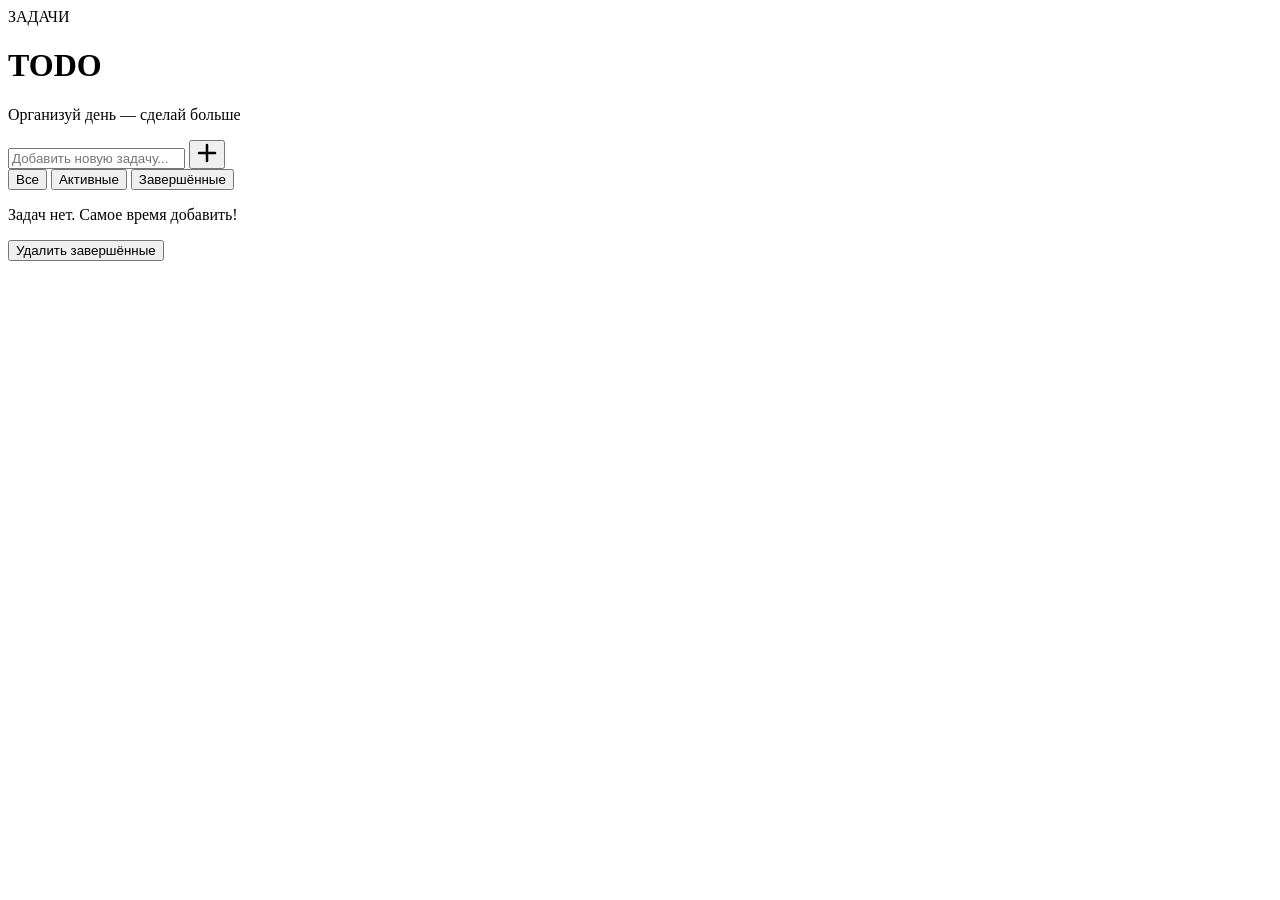
==== docs/index.html @ 321ea106 "Update: empty state, docs folder for GitHub Pages, gitignore" ====
<!DOCTYPE html>
<html lang="ru">
<head>
  <meta charset="UTF-8" />
  <meta name="viewport" content="width=device-width, initial-scale=1.0" />
  <title>TODO — Список задач</title>
  <link rel="stylesheet" href="css/style.css" />
  <link href="https://fonts.googleapis.com/css2?family=Playfair+Display:wght@400;700&family=DM+Sans:wght@300;400;500&display=swap" rel="stylesheet" />
</head>
<body>

  <div class="noise"></div>

  <main class="app">

    <header class="header">
      <div class="header__label">ЗАДАЧИ</div>
      <h1 class="header__title">TODO</h1>
      <p class="header__sub">Организуй день — сделай больше</p>
    </header>

    <section class="input-section">
      <div class="input-wrap">
        <input
          id="taskInput"
          class="task-input"
          type="text"
          placeholder="Добавить новую задачу..."
          autocomplete="off"
          maxlength="200"
        />
        <button id="addBtn" class="add-btn" aria-label="Добавить задачу">
          <svg width="20" height="20" viewBox="0 0 20 20" fill="none">
            <line x1="10" y1="2" x2="10" y2="18" stroke="currentColor" stroke-width="2.5" stroke-linecap="round"/>
            <line x1="2" y1="10" x2="18" y2="10" stroke="currentColor" stroke-width="2.5" stroke-linecap="round"/>
          </svg>
        </button>
      </div>
      <div id="errorMsg" class="error-msg" aria-live="polite"></div>
    </section>

    <nav class="filters">
      <button class="filter-btn active" data-filter="all">Все</button>
      <button class="filter-btn" data-filter="active">Активные</button>
      <button class="filter-btn" data-filter="done">Завершённые</button>
    </nav>

    <div class="tasks-container">
      <ul id="taskList" class="task-list"></ul>
      <div id="emptyState" class="empty-state hidden">
        <p>Задач нет. Самое время добавить!</p>
      </div>
    </div>

    <footer class="footer">
      <span id="countLabel" class="count-label"></span>
      <button id="clearDoneBtn" class="clear-btn hidden">Удалить завершённые</button>
    </footer>

  </main>

  <script src="js/script.js"></script>
</body>
</html>
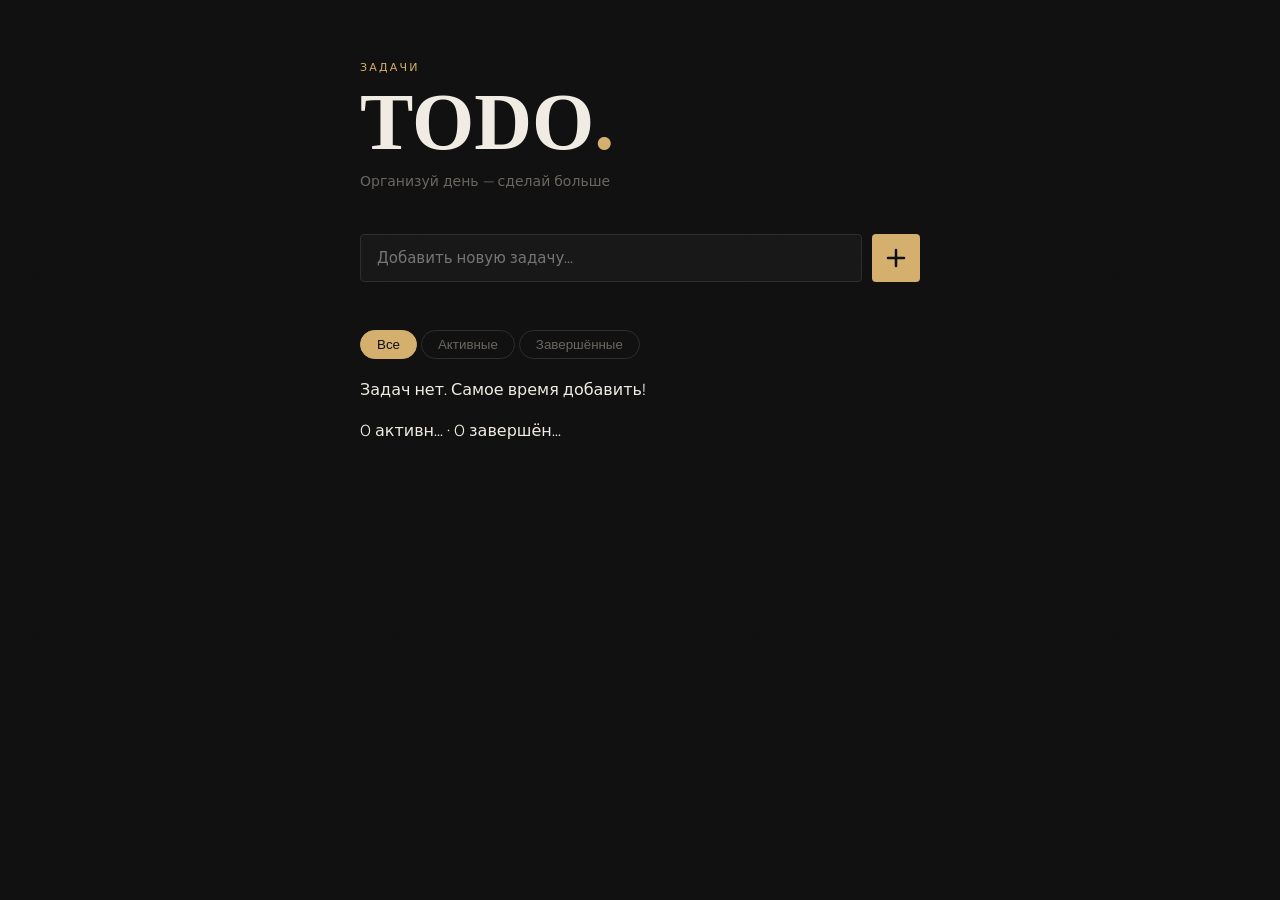
==== commit 5dfed87c: "Update: HTML file for Github Pages" ====
--- a/docs/index.html
+++ b/docs/index.html
@@ -4,15 +4,59 @@
   <meta charset="UTF-8" />
   <meta name="viewport" content="width=device-width, initial-scale=1.0" />
   <title>TODO — Список задач</title>
-  <link rel="stylesheet" href="css/style.css" />
   <link href="https://fonts.googleapis.com/css2?family=Playfair+Display:wght@400;700&family=DM+Sans:wght@300;400;500&display=swap" rel="stylesheet" />
+  <style>
+    /* === CSS СТИЛИ === */
+    *, *::before, *::after { box-sizing: border-box; margin: 0; padding: 0; }
+    :root {
+      --bg: #0f0f0f; --surface: #181818; --surface2: #222222; --border: #2e2e2e;
+      --accent: #d4af6e; --accent2: #e8c882; --text: #f0ece4; --muted: #6b6660;
+      --done-col: #3a3733; --red: #c0544a; --radius: 4px;
+      --ff-head: 'Playfair Display', Georgia, serif; --ff-body: 'DM Sans', system-ui, sans-serif;
+    }
+    html { scroll-behavior: smooth; }
+    body { background: var(--bg); color: var(--text); font-family: var(--ff-body); font-weight: 300; min-height: 100vh; display: flex; align-items: flex-start; justify-content: center; padding: 60px 20px 80px; overflow-x: hidden; }
+    .noise { pointer-events: none; position: fixed; inset: 0; z-index: 0; opacity: .03; background-image: url("data:image/svg+xml,%3Csvg viewBox='0 0 200 200' xmlns='http://www.w3.org/2000/svg'%3E%3Cfilter id='n'%3E%3CfeTurbulence type='fractalNoise' baseFrequency='.9' numOctaves='4' stitchTiles='stitch'/%3E%3C/filter%3E%3Crect width='100%25' height='100%25' filter='url(%23n)'/%3E%3C/svg%3E"); background-size: 180px 180px; }
+    .app { position: relative; z-index: 1; width: 100%; max-width: 560px; }
+    .header { margin-bottom: 44px; animation: fadeDown .5s ease both; }
+    .header__label { font-size: 11px; font-weight: 500; letter-spacing: .2em; color: var(--accent); margin-bottom: 8px; }
+    .header__title { font-family: var(--ff-head); font-size: clamp(52px, 12vw, 80px); font-weight: 700; line-height: 1; color: var(--text); }
+    .header__title::after { content: '.'; color: var(--accent); }
+    .header__sub { margin-top: 10px; font-size: 14px; color: var(--muted); }
+    .input-section { margin-bottom: 24px; animation: fadeDown .5s .1s ease both; }
+    .input-wrap { display: flex; gap: 10px; }
+    .task-input { flex: 1; background: var(--surface); border: 1px solid var(--border); border-radius: var(--radius); color: var(--text); font-family: var(--ff-body); font-size: 15px; padding: 13px 16px; outline: none; transition: border-color .2s; }
+    .task-input:focus { border-color: var(--accent); box-shadow: 0 0 0 3px rgba(212,175,110,.12); }
+    .add-btn { background: var(--accent); border: none; border-radius: var(--radius); color: var(--bg); cursor: pointer; width: 48px; height: 48px; display: flex; align-items: center; justify-content: center; transition: background .2s, transform .15s; }
+    .add-btn:hover { background: var(--accent2); transform: scale(1.05); }
+    .error-msg { font-size: 12px; color: var(--red); margin-top: 6px; min-height: 18px; opacity: 0; transition: opacity .2s; }
+    .error-msg.visible { opacity: 1; }
+    .filters { display: flex; gap: 4px; margin-bottom: 20px; }
+    .filter-btn { background: none; border: 1px solid var(--border); border-radius: 20px; color: var(--muted); cursor: pointer; padding: 6px 16px; transition: all .2s; }
+    .filter-btn.active { background: var(--accent); border-color: var(--accent); color: var(--bg); font-weight: 500; }
+    .task-list { list-style: none; display: flex; flex-direction: column; gap: 8px; }
+    .task-item { background: var(--surface); border: 1px solid var(--border); border-radius: var(--radius); display: flex; align-items: center; gap: 12px; padding: 14px 16px; transition: opacity .25s, transform .25s; animation: slideIn .25s ease both; }
+    .task-item.done { background: var(--done-col); opacity: .65; }
+    .task-item.removing { opacity: 0; transform: translateX(16px); }
+    .task-check { appearance: none; width: 20px; height: 20px; border: 2px solid var(--border); border-radius: 50%; cursor: pointer; position: relative; }
+    .task-check:checked { background: var(--accent); border-color: var(--accent); }
+    .task-check:checked::after { content: ''; position: absolute; top: 3px; left: 6px; width: 5px; height: 9px; border: 2px solid var(--bg); border-top: none; border-left: none; transform: rotate(45deg); }
+    .task-title { flex: 1; font-size: 15px; }
+    .task-item.done .task-title { text-decoration: line-through; color: var(--muted); }
+    .delete-btn { background: none; border: none; color: var(--muted); cursor: pointer; opacity: 0; }
+    .task-item:hover .delete-btn { opacity: 1; }
+    .hidden { display: none !important; }
+    .footer { margin-top: 20px; display: flex; align-items: center; justify-content: space-between; }
+    .clear-btn { background: none; border: 1px solid var(--border); color: var(--muted); cursor: pointer; padding: 6px 12px; }
+    @keyframes fadeDown { from { opacity: 0; transform: translateY(-12px); } to { opacity: 1; transform: translateY(0); } }
+    @keyframes slideIn { from { opacity: 0; transform: translateY(8px); } to { opacity: 1; transform: translateY(0); } }
+  </style>
 </head>
 <body>
 
   <div class="noise"></div>
 
   <main class="app">
-
     <header class="header">
       <div class="header__label">ЗАДАЧИ</div>
       <h1 class="header__title">TODO</h1>
@@ -21,19 +65,9 @@
 
     <section class="input-section">
       <div class="input-wrap">
-        <input
-          id="taskInput"
-          class="task-input"
-          type="text"
-          placeholder="Добавить новую задачу..."
-          autocomplete="off"
-          maxlength="200"
-        />
+        <input id="taskInput" class="task-input" type="text" placeholder="Добавить новую задачу..." autocomplete="off" maxlength="200" />
         <button id="addBtn" class="add-btn" aria-label="Добавить задачу">
-          <svg width="20" height="20" viewBox="0 0 20 20" fill="none">
-            <line x1="10" y1="2" x2="10" y2="18" stroke="currentColor" stroke-width="2.5" stroke-linecap="round"/>
-            <line x1="2" y1="10" x2="18" y2="10" stroke="currentColor" stroke-width="2.5" stroke-linecap="round"/>
-          </svg>
+          <svg width="20" height="20" viewBox="0 0 20 20" fill="none"><line x1="10" y1="2" x2="10" y2="18" stroke="currentColor" stroke-width="2.5" stroke-linecap="round"/><line x1="2" y1="10" x2="18" y2="10" stroke="currentColor" stroke-width="2.5" stroke-linecap="round"/></svg>
         </button>
       </div>
       <div id="errorMsg" class="error-msg" aria-live="polite"></div>
@@ -47,18 +81,78 @@
 
     <div class="tasks-container">
       <ul id="taskList" class="task-list"></ul>
-      <div id="emptyState" class="empty-state hidden">
-        <p>Задач нет. Самое время добавить!</p>
-      </div>
+      <div id="emptyState" class="empty-state hidden"><p>Задач нет. Самое время добавить!</p></div>
     </div>
 
     <footer class="footer">
       <span id="countLabel" class="count-label"></span>
       <button id="clearDoneBtn" class="clear-btn hidden">Удалить завершённые</button>
     </footer>
-
   </main>
 
-  <script src="js/script.js"></script>
+  <script>
+    /* === JAVASCRIPT === */
+    "use strict";
+    const STORAGE_KEY = "todo-tasks";
+    const taskInput = document.getElementById("taskInput"), addBtn = document.getElementById("addBtn"), taskList = document.getElementById("taskList"), emptyState = document.getElementById("emptyState"), countLabel = document.getElementById("countLabel"), clearDoneBtn = document.getElementById("clearDoneBtn"), errorMsg = document.getElementById("errorMsg"), filterBtns = document.querySelectorAll(".filter-btn");
+    let currentFilter = "all";
+
+    function getTasks() { try { const raw = localStorage.getItem(STORAGE_KEY); return raw ? JSON.parse(raw) : []; } catch { return []; } }
+    function setTasks(tasks) { localStorage.setItem(STORAGE_KEY, JSON.stringify(tasks)); }
+
+    function renderTask(task) {
+      const li = document.createElement("li");
+      li.className = `task-item${task.done ? " done" : ""}`;
+      li.innerHTML = `<input type="checkbox" class="task-check" id="check-${task.id}" ${task.done ? "checked" : ""} /><label class="task-title" for="check-${task.id}">${escapeHtml(task.title)}</label><button class="delete-btn"><svg width="16" height="16" viewBox="0 0 16 16" fill="none"><line x1="3" y1="3" x2="13" y2="13" stroke="currentColor" stroke-width="1.8" stroke-linecap="round"/><line x1="13" y1="3" x2="3" y2="13" stroke="currentColor" stroke-width="1.8" stroke-linecap="round"/></svg></button>`;
+      li.querySelector(".task-check").addEventListener("change", () => toggleTask(task.id, li));
+      li.querySelector(".delete-btn").addEventListener("click", () => deleteTask(task.id, li));
+      return li;
+    }
+
+    function renderList() {
+      const all = getTasks();
+      let tasks = all;
+      if (currentFilter === "active") tasks = all.filter(t => !t.done);
+      if (currentFilter === "done") tasks = all.filter(t => t.done);
+      taskList.innerHTML = "";
+      if (tasks.length === 0) emptyState.classList.remove("hidden");
+      else { emptyState.classList.add("hidden"); tasks.forEach(t => taskList.appendChild(renderTask(t))); }
+      updateFooter(all);
+    }
+
+    function updateFooter(all) {
+      const active = all.filter(t => !t.done).length, done = all.filter(t => t.done).length;
+      countLabel.textContent = currentFilter === "all" ? `${active} активн... · ${done} завершён...` : (currentFilter === "active" ? `${active} активн...` : `${done} завершён...`);
+      clearDoneBtn.classList.toggle("hidden", done === 0);
+    }
+
+    function addTask() {
+      const title = taskInput.value.trim();
+      if (!title) { errorMsg.textContent = "Введите задачу"; errorMsg.classList.add("visible"); return; }
+      errorMsg.classList.remove("visible");
+      const tasks = getTasks();
+      tasks.push({ id: Date.now(), title, done: false });
+      setTasks(tasks); taskInput.value = ""; renderList();
+    }
+
+    function toggleTask(id, li) {
+      const tasks = getTasks();
+      const task = tasks.find(t => t.id === id);
+      if (!task) return;
+      task.done = !task.done;
+      setTasks(tasks);
+      if (currentFilter !== "all") { li.classList.add("removing"); setTimeout(renderList, 250); }
+      else renderList();
+    }
+
+    function deleteTask(id, li) { li.classList.add("removing"); setTimeout(() => { setTasks(getTasks().filter(t => t.id !== id)); renderList(); }, 250); }
+    function escapeHtml(str) { return str.replace(/&/g, "&amp;").replace(/</g, "&lt;").replace(/>/g, "&gt;").replace(/"/g, "&quot;"); }
+
+    addBtn.addEventListener("click", addTask);
+    taskInput.addEventListener("keydown", (e) => { if (e.key === "Enter") addTask(); });
+    filterBtns.forEach(btn => btn.addEventListener("click", () => { filterBtns.forEach(b => b.classList.remove("active")); btn.classList.add("active"); currentFilter = btn.dataset.filter; renderList(); }));
+    clearDoneBtn.addEventListener("click", () => { setTasks(getTasks().filter(t => !t.done)); renderList(); });
+    renderList();
+  </script>
 </body>
-</html>
+</html>
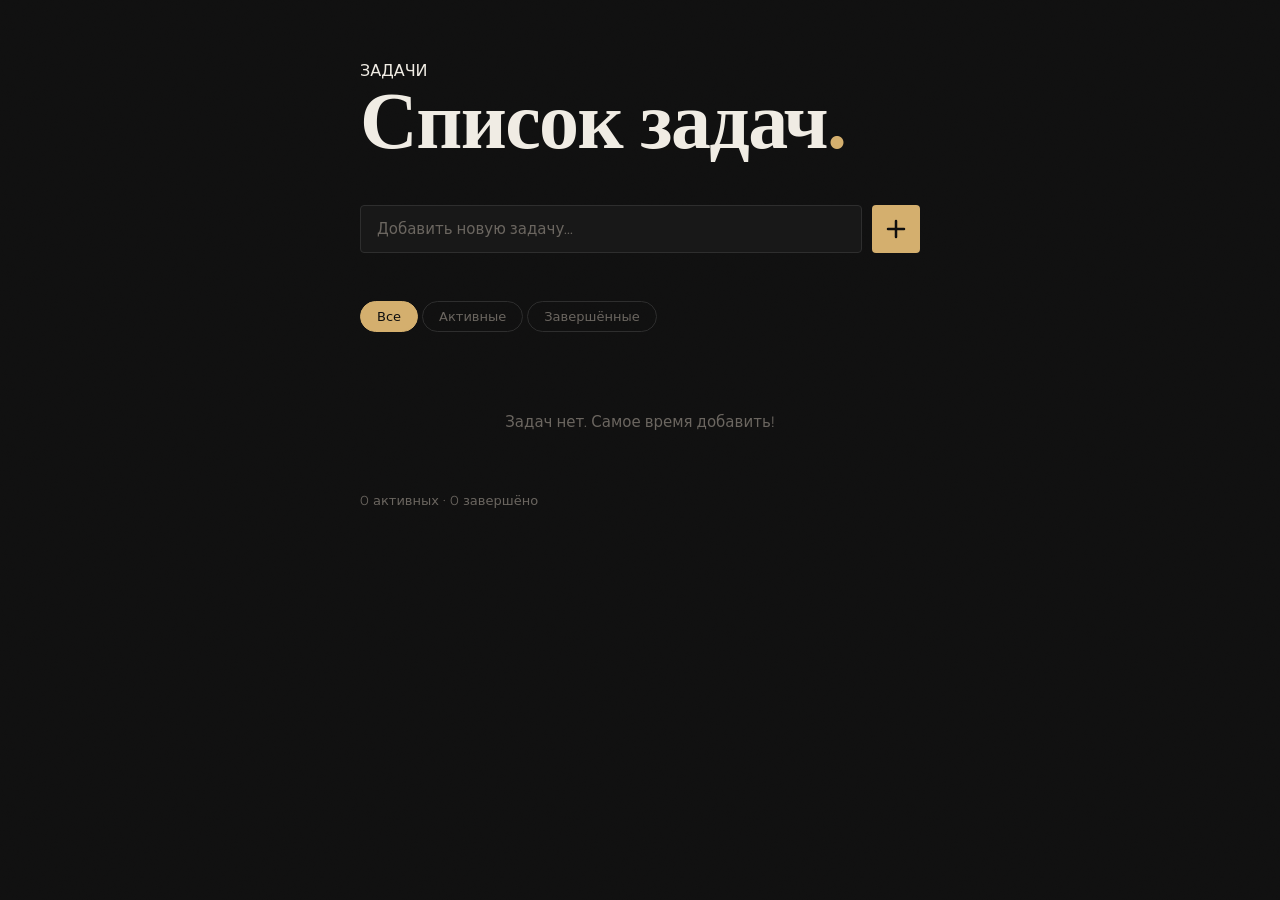
==== commit 1d47dd6f: "Clean HTML and CSS file, remove description" ====
--- a/docs/index.html
+++ b/docs/index.html
@@ -4,53 +4,8 @@
   <meta charset="UTF-8" />
   <meta name="viewport" content="width=device-width, initial-scale=1.0" />
   <title>TODO — Список задач</title>
+  <link rel="stylesheet" href="css/style.css" />
   <link href="https://fonts.googleapis.com/css2?family=Playfair+Display:wght@400;700&family=DM+Sans:wght@300;400;500&display=swap" rel="stylesheet" />
-  <style>
-    /* === CSS СТИЛИ === */
-    *, *::before, *::after { box-sizing: border-box; margin: 0; padding: 0; }
-    :root {
-      --bg: #0f0f0f; --surface: #181818; --surface2: #222222; --border: #2e2e2e;
-      --accent: #d4af6e; --accent2: #e8c882; --text: #f0ece4; --muted: #6b6660;
-      --done-col: #3a3733; --red: #c0544a; --radius: 4px;
-      --ff-head: 'Playfair Display', Georgia, serif; --ff-body: 'DM Sans', system-ui, sans-serif;
-    }
-    html { scroll-behavior: smooth; }
-    body { background: var(--bg); color: var(--text); font-family: var(--ff-body); font-weight: 300; min-height: 100vh; display: flex; align-items: flex-start; justify-content: center; padding: 60px 20px 80px; overflow-x: hidden; }
-    .noise { pointer-events: none; position: fixed; inset: 0; z-index: 0; opacity: .03; background-image: url("data:image/svg+xml,%3Csvg viewBox='0 0 200 200' xmlns='http://www.w3.org/2000/svg'%3E%3Cfilter id='n'%3E%3CfeTurbulence type='fractalNoise' baseFrequency='.9' numOctaves='4' stitchTiles='stitch'/%3E%3C/filter%3E%3Crect width='100%25' height='100%25' filter='url(%23n)'/%3E%3C/svg%3E"); background-size: 180px 180px; }
-    .app { position: relative; z-index: 1; width: 100%; max-width: 560px; }
-    .header { margin-bottom: 44px; animation: fadeDown .5s ease both; }
-    .header__label { font-size: 11px; font-weight: 500; letter-spacing: .2em; color: var(--accent); margin-bottom: 8px; }
-    .header__title { font-family: var(--ff-head); font-size: clamp(52px, 12vw, 80px); font-weight: 700; line-height: 1; color: var(--text); }
-    .header__title::after { content: '.'; color: var(--accent); }
-    .header__sub { margin-top: 10px; font-size: 14px; color: var(--muted); }
-    .input-section { margin-bottom: 24px; animation: fadeDown .5s .1s ease both; }
-    .input-wrap { display: flex; gap: 10px; }
-    .task-input { flex: 1; background: var(--surface); border: 1px solid var(--border); border-radius: var(--radius); color: var(--text); font-family: var(--ff-body); font-size: 15px; padding: 13px 16px; outline: none; transition: border-color .2s; }
-    .task-input:focus { border-color: var(--accent); box-shadow: 0 0 0 3px rgba(212,175,110,.12); }
-    .add-btn { background: var(--accent); border: none; border-radius: var(--radius); color: var(--bg); cursor: pointer; width: 48px; height: 48px; display: flex; align-items: center; justify-content: center; transition: background .2s, transform .15s; }
-    .add-btn:hover { background: var(--accent2); transform: scale(1.05); }
-    .error-msg { font-size: 12px; color: var(--red); margin-top: 6px; min-height: 18px; opacity: 0; transition: opacity .2s; }
-    .error-msg.visible { opacity: 1; }
-    .filters { display: flex; gap: 4px; margin-bottom: 20px; }
-    .filter-btn { background: none; border: 1px solid var(--border); border-radius: 20px; color: var(--muted); cursor: pointer; padding: 6px 16px; transition: all .2s; }
-    .filter-btn.active { background: var(--accent); border-color: var(--accent); color: var(--bg); font-weight: 500; }
-    .task-list { list-style: none; display: flex; flex-direction: column; gap: 8px; }
-    .task-item { background: var(--surface); border: 1px solid var(--border); border-radius: var(--radius); display: flex; align-items: center; gap: 12px; padding: 14px 16px; transition: opacity .25s, transform .25s; animation: slideIn .25s ease both; }
-    .task-item.done { background: var(--done-col); opacity: .65; }
-    .task-item.removing { opacity: 0; transform: translateX(16px); }
-    .task-check { appearance: none; width: 20px; height: 20px; border: 2px solid var(--border); border-radius: 50%; cursor: pointer; position: relative; }
-    .task-check:checked { background: var(--accent); border-color: var(--accent); }
-    .task-check:checked::after { content: ''; position: absolute; top: 3px; left: 6px; width: 5px; height: 9px; border: 2px solid var(--bg); border-top: none; border-left: none; transform: rotate(45deg); }
-    .task-title { flex: 1; font-size: 15px; }
-    .task-item.done .task-title { text-decoration: line-through; color: var(--muted); }
-    .delete-btn { background: none; border: none; color: var(--muted); cursor: pointer; opacity: 0; }
-    .task-item:hover .delete-btn { opacity: 1; }
-    .hidden { display: none !important; }
-    .footer { margin-top: 20px; display: flex; align-items: center; justify-content: space-between; }
-    .clear-btn { background: none; border: 1px solid var(--border); color: var(--muted); cursor: pointer; padding: 6px 12px; }
-    @keyframes fadeDown { from { opacity: 0; transform: translateY(-12px); } to { opacity: 1; transform: translateY(0); } }
-    @keyframes slideIn { from { opacity: 0; transform: translateY(8px); } to { opacity: 1; transform: translateY(0); } }
-  </style>
 </head>
 <body>
 
@@ -59,15 +14,17 @@
   <main class="app">
     <header class="header">
       <div class="header__label">ЗАДАЧИ</div>
-      <h1 class="header__title">TODO</h1>
-      <p class="header__sub">Организуй день — сделай больше</p>
+      <h1 class="header__title">Список задач</h1>
     </header>
 
     <section class="input-section">
       <div class="input-wrap">
         <input id="taskInput" class="task-input" type="text" placeholder="Добавить новую задачу..." autocomplete="off" maxlength="200" />
         <button id="addBtn" class="add-btn" aria-label="Добавить задачу">
-          <svg width="20" height="20" viewBox="0 0 20 20" fill="none"><line x1="10" y1="2" x2="10" y2="18" stroke="currentColor" stroke-width="2.5" stroke-linecap="round"/><line x1="2" y1="10" x2="18" y2="10" stroke="currentColor" stroke-width="2.5" stroke-linecap="round"/></svg>
+          <svg width="20" height="20" viewBox="0 0 20 20" fill="none">
+            <line x1="10" y1="2" x2="10" y2="18" stroke="currentColor" stroke-width="2.5" stroke-linecap="round"/>
+            <line x1="2" y1="10" x2="18" y2="10" stroke="currentColor" stroke-width="2.5" stroke-linecap="round"/>
+          </svg>
         </button>
       </div>
       <div id="errorMsg" class="error-msg" aria-live="polite"></div>
@@ -81,7 +38,9 @@
 
     <div class="tasks-container">
       <ul id="taskList" class="task-list"></ul>
-      <div id="emptyState" class="empty-state hidden"><p>Задач нет. Самое время добавить!</p></div>
+      <div id="emptyState" class="empty-state hidden">
+        <p>Задач нет. Самое время добавить!</p>
+      </div>
     </div>
 
     <footer class="footer">
@@ -90,69 +49,6 @@
     </footer>
   </main>
 
-  <script>
-    /* === JAVASCRIPT === */
-    "use strict";
-    const STORAGE_KEY = "todo-tasks";
-    const taskInput = document.getElementById("taskInput"), addBtn = document.getElementById("addBtn"), taskList = document.getElementById("taskList"), emptyState = document.getElementById("emptyState"), countLabel = document.getElementById("countLabel"), clearDoneBtn = document.getElementById("clearDoneBtn"), errorMsg = document.getElementById("errorMsg"), filterBtns = document.querySelectorAll(".filter-btn");
-    let currentFilter = "all";
-
-    function getTasks() { try { const raw = localStorage.getItem(STORAGE_KEY); return raw ? JSON.parse(raw) : []; } catch { return []; } }
-    function setTasks(tasks) { localStorage.setItem(STORAGE_KEY, JSON.stringify(tasks)); }
-
-    function renderTask(task) {
-      const li = document.createElement("li");
-      li.className = `task-item${task.done ? " done" : ""}`;
-      li.innerHTML = `<input type="checkbox" class="task-check" id="check-${task.id}" ${task.done ? "checked" : ""} /><label class="task-title" for="check-${task.id}">${escapeHtml(task.title)}</label><button class="delete-btn"><svg width="16" height="16" viewBox="0 0 16 16" fill="none"><line x1="3" y1="3" x2="13" y2="13" stroke="currentColor" stroke-width="1.8" stroke-linecap="round"/><line x1="13" y1="3" x2="3" y2="13" stroke="currentColor" stroke-width="1.8" stroke-linecap="round"/></svg></button>`;
-      li.querySelector(".task-check").addEventListener("change", () => toggleTask(task.id, li));
-      li.querySelector(".delete-btn").addEventListener("click", () => deleteTask(task.id, li));
-      return li;
-    }
-
-    function renderList() {
-      const all = getTasks();
-      let tasks = all;
-      if (currentFilter === "active") tasks = all.filter(t => !t.done);
-      if (currentFilter === "done") tasks = all.filter(t => t.done);
-      taskList.innerHTML = "";
-      if (tasks.length === 0) emptyState.classList.remove("hidden");
-      else { emptyState.classList.add("hidden"); tasks.forEach(t => taskList.appendChild(renderTask(t))); }
-      updateFooter(all);
-    }
-
-    function updateFooter(all) {
-      const active = all.filter(t => !t.done).length, done = all.filter(t => t.done).length;
-      countLabel.textContent = currentFilter === "all" ? `${active} активн... · ${done} завершён...` : (currentFilter === "active" ? `${active} активн...` : `${done} завершён...`);
-      clearDoneBtn.classList.toggle("hidden", done === 0);
-    }
-
-    function addTask() {
-      const title = taskInput.value.trim();
-      if (!title) { errorMsg.textContent = "Введите задачу"; errorMsg.classList.add("visible"); return; }
-      errorMsg.classList.remove("visible");
-      const tasks = getTasks();
-      tasks.push({ id: Date.now(), title, done: false });
-      setTasks(tasks); taskInput.value = ""; renderList();
-    }
-
-    function toggleTask(id, li) {
-      const tasks = getTasks();
-      const task = tasks.find(t => t.id === id);
-      if (!task) return;
-      task.done = !task.done;
-      setTasks(tasks);
-      if (currentFilter !== "all") { li.classList.add("removing"); setTimeout(renderList, 250); }
-      else renderList();
-    }
-
-    function deleteTask(id, li) { li.classList.add("removing"); setTimeout(() => { setTasks(getTasks().filter(t => t.id !== id)); renderList(); }, 250); }
-    function escapeHtml(str) { return str.replace(/&/g, "&amp;").replace(/</g, "&lt;").replace(/>/g, "&gt;").replace(/"/g, "&quot;"); }
-
-    addBtn.addEventListener("click", addTask);
-    taskInput.addEventListener("keydown", (e) => { if (e.key === "Enter") addTask(); });
-    filterBtns.forEach(btn => btn.addEventListener("click", () => { filterBtns.forEach(b => b.classList.remove("active")); btn.classList.add("active"); currentFilter = btn.dataset.filter; renderList(); }));
-    clearDoneBtn.addEventListener("click", () => { setTasks(getTasks().filter(t => !t.done)); renderList(); });
-    renderList();
-  </script>
+  <script src="js/script.js"></script>
 </body>
 </html>
--- a/docs/css/style.css
+++ b/docs/css/style.css
@@ -0,0 +1,345 @@
+/* === RESET & BASE === */
+*, *::before, *::after { box-sizing: border-box; margin: 0; padding: 0; }
+
+:root {
+  --bg:        #0f0f0f;
+  --surface:   #181818;
+  --border:    #2e2e2e;
+  --accent:    #d4af6e;
+  --accent2:   #e8c882;
+  --text:      #f0ece4;
+  --muted:     #6b6660;
+  --done-col:  #3a3733;
+  --red:       #c0544a;
+  --radius:    4px;
+  --ff-head:   'Playfair Display', Georgia, serif;
+  --ff-body:   'DM Sans', system-ui, sans-serif;
+}
+
+html { scroll-behavior: smooth; }
+
+body {
+  background: var(--bg);
+  color: var(--text);
+  font-family: var(--ff-body);
+  font-weight: 300;
+  min-height: 100vh;
+  display: flex;
+  align-items: flex-start;
+  justify-content: center;
+  padding: 60px 20px 80px;
+  overflow-x: hidden;
+}
+
+/* === NOISE OVERLAY === */
+.noise {
+  pointer-events: none;
+  position: fixed;
+  inset: 0;
+  z-index: 0;
+  opacity: .03;
+  background-image: url("data:image/svg+xml,%3Csvg viewBox='0 0 200 200' xmlns='http://www.w3.org/2000/svg'%3E%3Cfilter id='n'%3E%3CfeTurbulence type='fractalNoise' baseFrequency='.9' numOctaves='4' stitchTiles='stitch'/%3E%3C/filter%3E%3Crect width='100%25' height='100%25' filter='url(%23n)'/%3E%3C/svg%3E");
+  background-size: 180px 180px;
+}
+
+/* === APP SHELL === */
+.app {
+  position: relative;
+  z-index: 1;
+  width: 100%;
+  max-width: 560px;
+}
+
+/* === HEADER === */
+.header {
+  margin-bottom: 44px;
+  animation: fadeDown .5s ease both;
+}
+
+.header__title {
+  font-family: var(--ff-head);
+  font-size: clamp(52px, 12vw, 80px);
+  font-weight: 700;
+  line-height: 1;
+  color: var(--text);
+  letter-spacing: -.02em;
+}
+
+.header__title::after {
+  content: '.';
+  color: var(--accent);
+}
+
+.header__sub {
+  margin-top: 10px;
+  font-size: 14px;
+  color: var(--muted);
+  letter-spacing: .02em;
+}
+
+/* === INPUT === */
+.input-section {
+  margin-bottom: 24px;
+  animation: fadeDown .5s .1s ease both;
+}
+
+.input-wrap {
+  display: flex;
+  gap: 10px;
+}
+
+.task-input {
+  flex: 1;
+  background: var(--surface);
+  border: 1px solid var(--border);
+  border-radius: var(--radius);
+  color: var(--text);
+  font-family: var(--ff-body);
+  font-size: 15px;
+  font-weight: 300;
+  padding: 13px 16px;
+  outline: none;
+  transition: border-color .2s, box-shadow .2s;
+}
+
+.task-input::placeholder { color: var(--muted); }
+
+.task-input:focus {
+  border-color: var(--accent);
+  box-shadow: 0 0 0 3px rgba(212,175,110,.12);
+}
+
+.add-btn {
+  background: var(--accent);
+  border: none;
+  border-radius: var(--radius);
+  color: var(--bg);
+  cursor: pointer;
+  width: 48px;
+  height: 48px;
+  display: flex;
+  align-items: center;
+  justify-content: center;
+  flex-shrink: 0;
+  transition: background .2s, transform .15s;
+}
+
+.add-btn:hover  { background: var(--accent2); transform: scale(1.05); }
+.add-btn:active { transform: scale(.96); }
+
+.error-msg {
+  font-size: 12px;
+  color: var(--red);
+  margin-top: 6px;
+  min-height: 18px;
+  opacity: 0;
+  transform: translateY(-4px);
+  transition: opacity .2s, transform .2s;
+}
+
+.error-msg.visible {
+  opacity: 1;
+  transform: translateY(0);
+}
+
+/* === FILTERS === */
+.filters {
+  display: flex;
+  gap: 4px;
+  margin-bottom: 20px;
+  animation: fadeDown .5s .15s ease both;
+}
+
+.filter-btn {
+  background: none;
+  border: 1px solid var(--border);
+  border-radius: 20px;
+  color: var(--muted);
+  cursor: pointer;
+  font-family: var(--ff-body);
+  font-size: 13px;
+  font-weight: 400;
+  padding: 6px 16px;
+  transition: all .2s;
+}
+
+.filter-btn:hover { border-color: var(--accent); color: var(--text); }
+
+.filter-btn.active {
+  background: var(--accent);
+  border-color: var(--accent);
+  color: var(--bg);
+  font-weight: 500;
+}
+
+/* === TASK LIST === */
+.tasks-container {
+  min-height: 120px;
+  animation: fadeDown .5s .2s ease both;
+}
+
+.task-list {
+  list-style: none;
+  display: flex;
+  flex-direction: column;
+  gap: 8px;
+}
+
+/* task item */
+.task-item {
+  background: var(--surface);
+  border: 1px solid var(--border);
+  border-radius: var(--radius);
+  display: flex;
+  align-items: center;
+  gap: 12px;
+  padding: 14px 16px;
+  transition: border-color .2s, background .2s, opacity .25s, transform .25s;
+  animation: slideIn .25s ease both;
+}
+
+.task-item:hover { border-color: #3e3e3e; }
+
+.task-item.done {
+  background: var(--done-col);
+  border-color: transparent;
+  opacity: .65;
+}
+
+.task-item.removing {
+  opacity: 0;
+  transform: translateX(16px);
+}
+
+/* checkbox */
+.task-check {
+  appearance: none;
+  -webkit-appearance: none;
+  width: 20px;
+  height: 20px;
+  min-width: 20px;
+  border: 2px solid var(--border);
+  border-radius: 50%;
+  cursor: pointer;
+  position: relative;
+  transition: border-color .2s, background .2s;
+  flex-shrink: 0;
+}
+
+.task-check:hover { border-color: var(--accent); }
+
+.task-check:checked {
+  background: var(--accent);
+  border-color: var(--accent);
+}
+
+.task-check:checked::after {
+  content: '';
+  position: absolute;
+  top: 3px; left: 6px;
+  width: 5px; height: 9px;
+  border: 2px solid var(--bg);
+  border-top: none;
+  border-left: none;
+  transform: rotate(45deg);
+}
+
+/* title */
+.task-title {
+  flex: 1;
+  font-size: 15px;
+  font-weight: 300;
+  line-height: 1.4;
+  word-break: break-word;
+  transition: color .2s;
+}
+
+.task-item.done .task-title {
+  text-decoration: line-through;
+  color: var(--muted);
+}
+
+/* delete button */
+.delete-btn {
+  background: none;
+  border: none;
+  color: var(--muted);
+  cursor: pointer;
+  padding: 4px;
+  border-radius: 3px;
+  display: flex;
+  align-items: center;
+  justify-content: center;
+  opacity: 0;
+  transition: opacity .15s, color .15s;
+  flex-shrink: 0;
+}
+
+.task-item:hover .delete-btn { opacity: 1; }
+.delete-btn:hover { color: var(--red); }
+
+/* === EMPTY STATE === */
+.empty-state {
+  text-align: center;
+  padding: 60px 0 40px;
+  color: var(--muted);
+  font-size: 15px;
+}
+
+.hidden { display: none !important; }
+
+/* === FOOTER === */
+.footer {
+  margin-top: 20px;
+  display: flex;
+  align-items: center;
+  justify-content: space-between;
+  animation: fadeDown .5s .25s ease both;
+}
+
+.count-label {
+  font-size: 13px;
+  color: var(--muted);
+}
+
+.clear-btn {
+  background: none;
+  border: 1px solid var(--border);
+  border-radius: var(--radius);
+  color: var(--muted);
+  cursor: pointer;
+  font-family: var(--ff-body);
+  font-size: 12px;
+  padding: 6px 12px;
+  transition: all .2s;
+}
+
+.clear-btn:hover {
+  border-color: var(--red);
+  color: var(--red);
+}
+
+/* === ANIMATIONS === */
+@keyframes fadeDown {
+  from { opacity: 0; transform: translateY(-12px); }
+  to   { opacity: 1; transform: translateY(0); }
+}
+
+@keyframes slideIn {
+  from { opacity: 0; transform: translateY(8px); }
+  to   { opacity: 1; transform: translateY(0); }
+}
+
+/* === RESPONSIVE === */
+@media (max-width: 480px) {
+  body { padding: 40px 16px 60px; }
+  .header { margin-bottom: 32px; }
+  .filter-btn { padding: 5px 12px; font-size: 12px; }
+  .task-input { font-size: 14px; padding: 12px 14px; }
+  .delete-btn { opacity: 1; }
+}
+
+/* === SCROLLBAR === */
+::-webkit-scrollbar { width: 4px; }
+::-webkit-scrollbar-track { background: transparent; }
+::-webkit-scrollbar-thumb { background: var(--border); border-radius: 2px; }
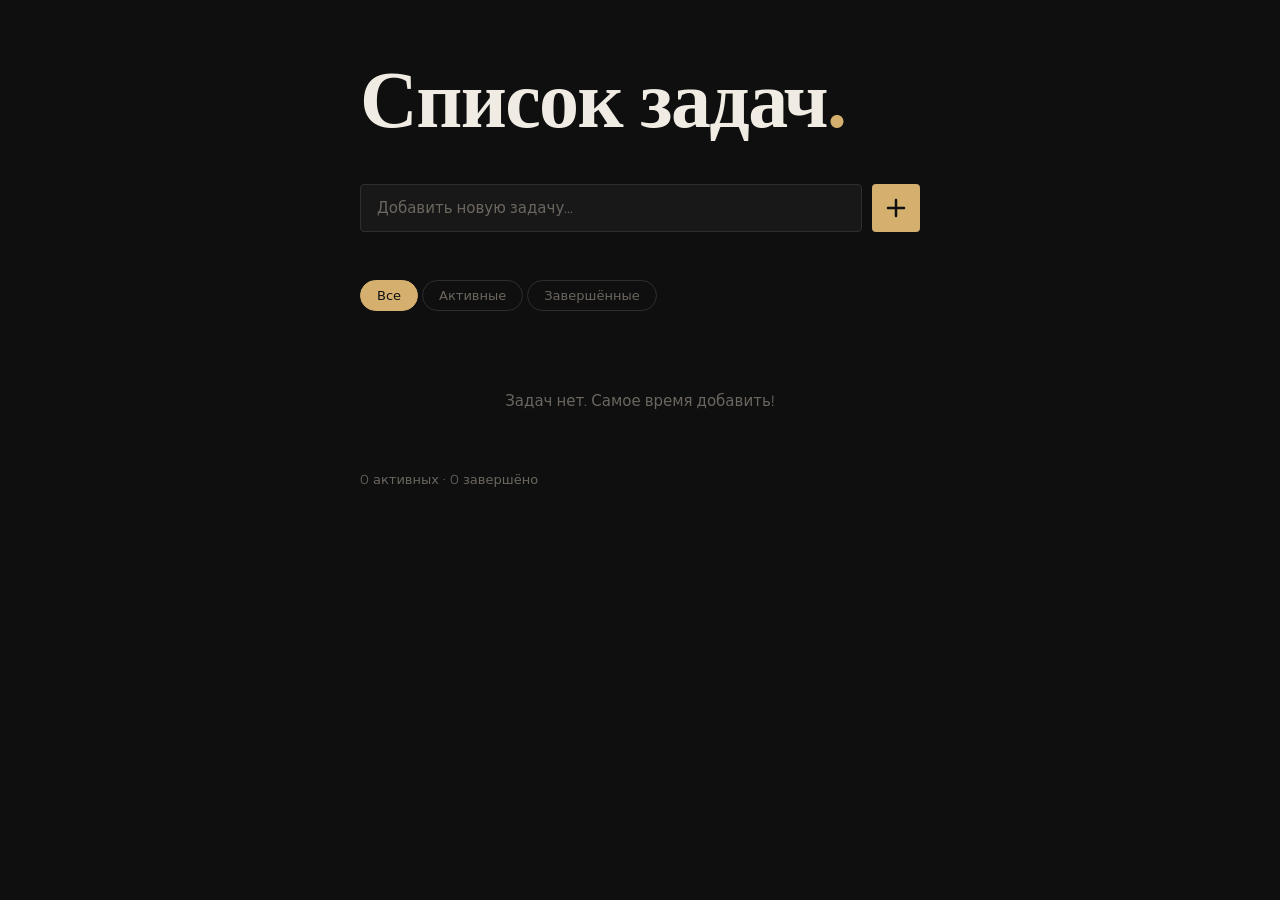
==== commit 4ae0fabf: "Update: delete title in HTML" ====
--- a/docs/index.html
+++ b/docs/index.html
@@ -9,11 +9,10 @@
 </head>
 <body>
 
-  <div class="noise"></div>
+
 
   <main class="app">
     <header class="header">
-      <div class="header__label">ЗАДАЧИ</div>
       <h1 class="header__title">Список задач</h1>
     </header>
 
